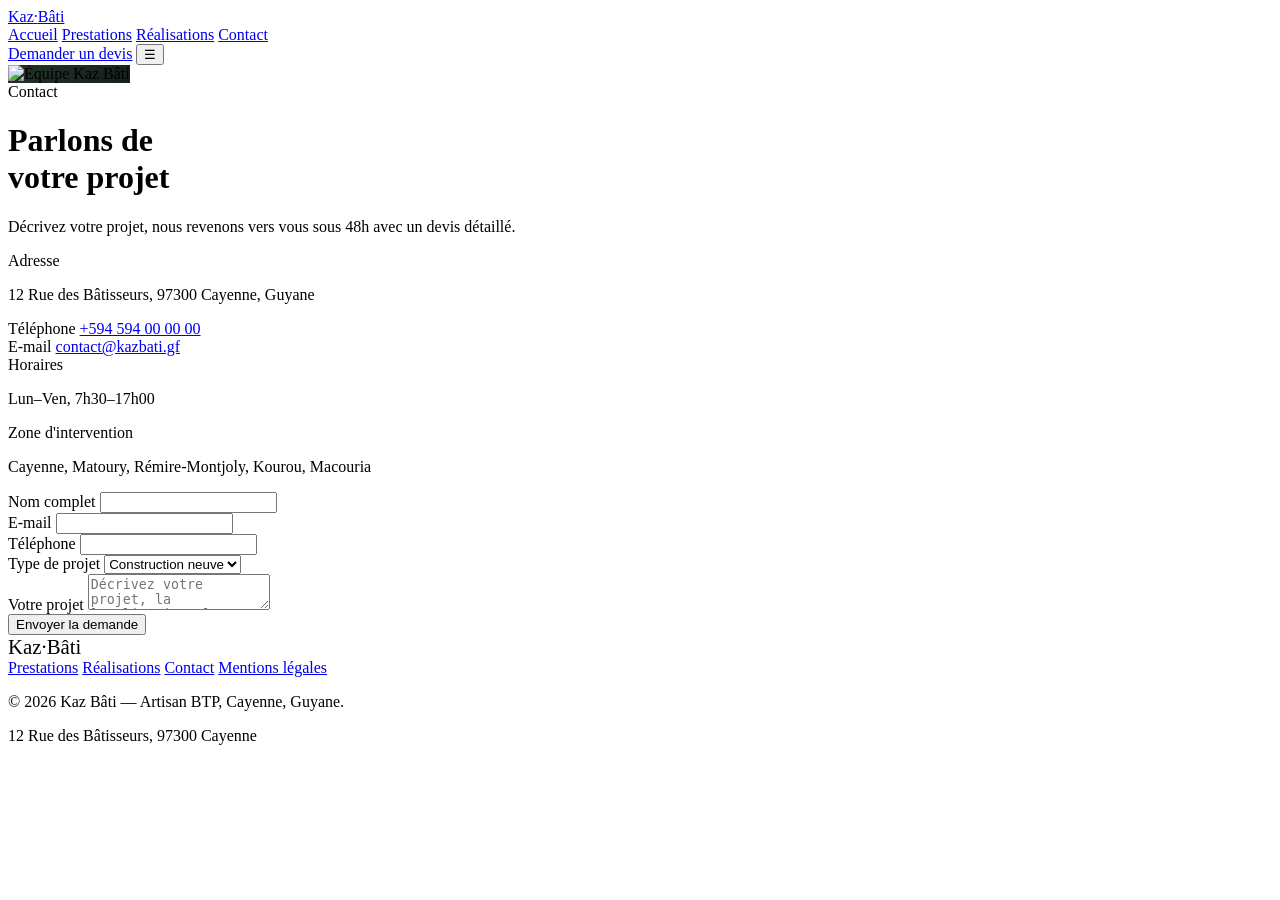
==== contact.html @ 04825432 "Add files via upload" ====
<!DOCTYPE html>
<html lang="fr">
<head>
<meta charset="UTF-8">
<meta name="viewport" content="width=device-width, initial-scale=1.0">
<title>Contact — Kaz Bâti</title>
<meta name="description" content="Contactez Kaz Bâti à Cayenne pour un devis gratuit sous 48h.">
<link rel="preconnect" href="https://fonts.googleapis.com">
<link rel="preconnect" href="https://fonts.gstatic.com" crossorigin>
<link href="https://fonts.googleapis.com/css2?family=Big+Shoulders+Display:wght@600;700;800&family=Work+Sans:wght@400;500;600&family=JetBrains+Mono:wght@400;600&display=swap" rel="stylesheet">
<link rel="stylesheet" href="css/style.css">
</head>
<body>

<header>
  <div class="wrap nav">
    <a href="index.html" class="logo">Kaz<span>·</span>Bâti</a>
    <nav class="nav-links">
      <a href="index.html">Accueil</a>
      <a href="prestations.html">Prestations</a>
      <a href="realisations.html">Réalisations</a>
      <a href="contact.html" class="active">Contact</a>
    </nav>
    <a href="contact.html" class="nav-cta">Demander un devis</a>
    <button class="menu-toggle" aria-label="Menu">☰</button>
  </div>
</header>

<div class="page-header-shell">
  <div class="page-header">
    <img class="page-header-media" src="images/contact-hero.jpg" alt="Équipe Kaz Bâti" onerror="this.style.background='linear-gradient(135deg,#22332a,#171f1a)'; this.removeAttribute('src');">
    <div class="page-header-scrim"></div>
    <div class="page-header-body">
      <span class="eyebrow">Contact</span>
      <h1>Parlons de<br>votre projet</h1>
      <p>Décrivez votre projet, nous revenons vers vous sous 48h avec un devis détaillé.</p>
    </div>
  </div>
</div>

<section class="contact">
  <div class="wrap contact-grid">
    <div>
      <div class="info-block">
        <span class="eyebrow">Adresse</span>
        <p>12 Rue des Bâtisseurs, 97300 Cayenne, Guyane</p>
      </div>
      <div class="info-block">
        <span class="eyebrow">Téléphone</span>
        <a href="tel:+594594000000">+594 594 00 00 00</a>
      </div>
      <div class="info-block">
        <span class="eyebrow">E-mail</span>
        <a href="mailto:contact@kazbati.gf">contact@kazbati.gf</a>
      </div>
      <div class="info-block">
        <span class="eyebrow">Horaires</span>
        <p>Lun–Ven, 7h30–17h00</p>
      </div>
      <div class="info-block">
        <span class="eyebrow">Zone d'intervention</span>
        <p>Cayenne, Matoury, Rémire-Montjoly, Kourou, Macouria</p>
      </div>
    </div>
    <form id="contact-form">
      <div class="field">
        <label for="name">Nom complet</label>
        <input id="name" name="name" type="text" required>
      </div>
      <div class="field">
        <label for="email">E-mail</label>
        <input id="email" name="email" type="email" required>
      </div>
      <div class="field">
        <label for="phone">Téléphone</label>
        <input id="phone" name="phone" type="tel">
      </div>
      <div class="field">
        <label for="service">Type de projet</label>
        <select id="service" name="service">
          <option>Construction neuve</option>
          <option>Rénovation</option>
          <option>Charpente / toiture</option>
          <option>Second œuvre</option>
          <option>Autre</option>
        </select>
      </div>
      <div class="field">
        <label for="project">Votre projet</label>
        <textarea id="project" name="project" required placeholder="Décrivez votre projet, la localisation, les délais souhaités..."></textarea>
      </div>
      <button type="submit" class="btn btn-primary">Envoyer la demande</button>
    </form>
  </div>
</section>

<footer>
  <div class="footer-inner">
    <div class="footer-top">
      <div class="logo" style="font-size:1.3rem;">Kaz<span>·</span>Bâti</div>
      <div class="footer-links">
        <a href="prestations.html">Prestations</a>
        <a href="realisations.html">Réalisations</a>
        <a href="contact.html">Contact</a>
        <a href="mentions-legales.html">Mentions légales</a>
      </div>
    </div>
    <div class="footer-bottom">
      <p>© 2026 Kaz Bâti — Artisan BTP, Cayenne, Guyane.</p>
      <p>12 Rue des Bâtisseurs, 97300 Cayenne</p>
    </div>
  </div>
</footer>

<script src="js/script.js"></script>
</body>
</html>
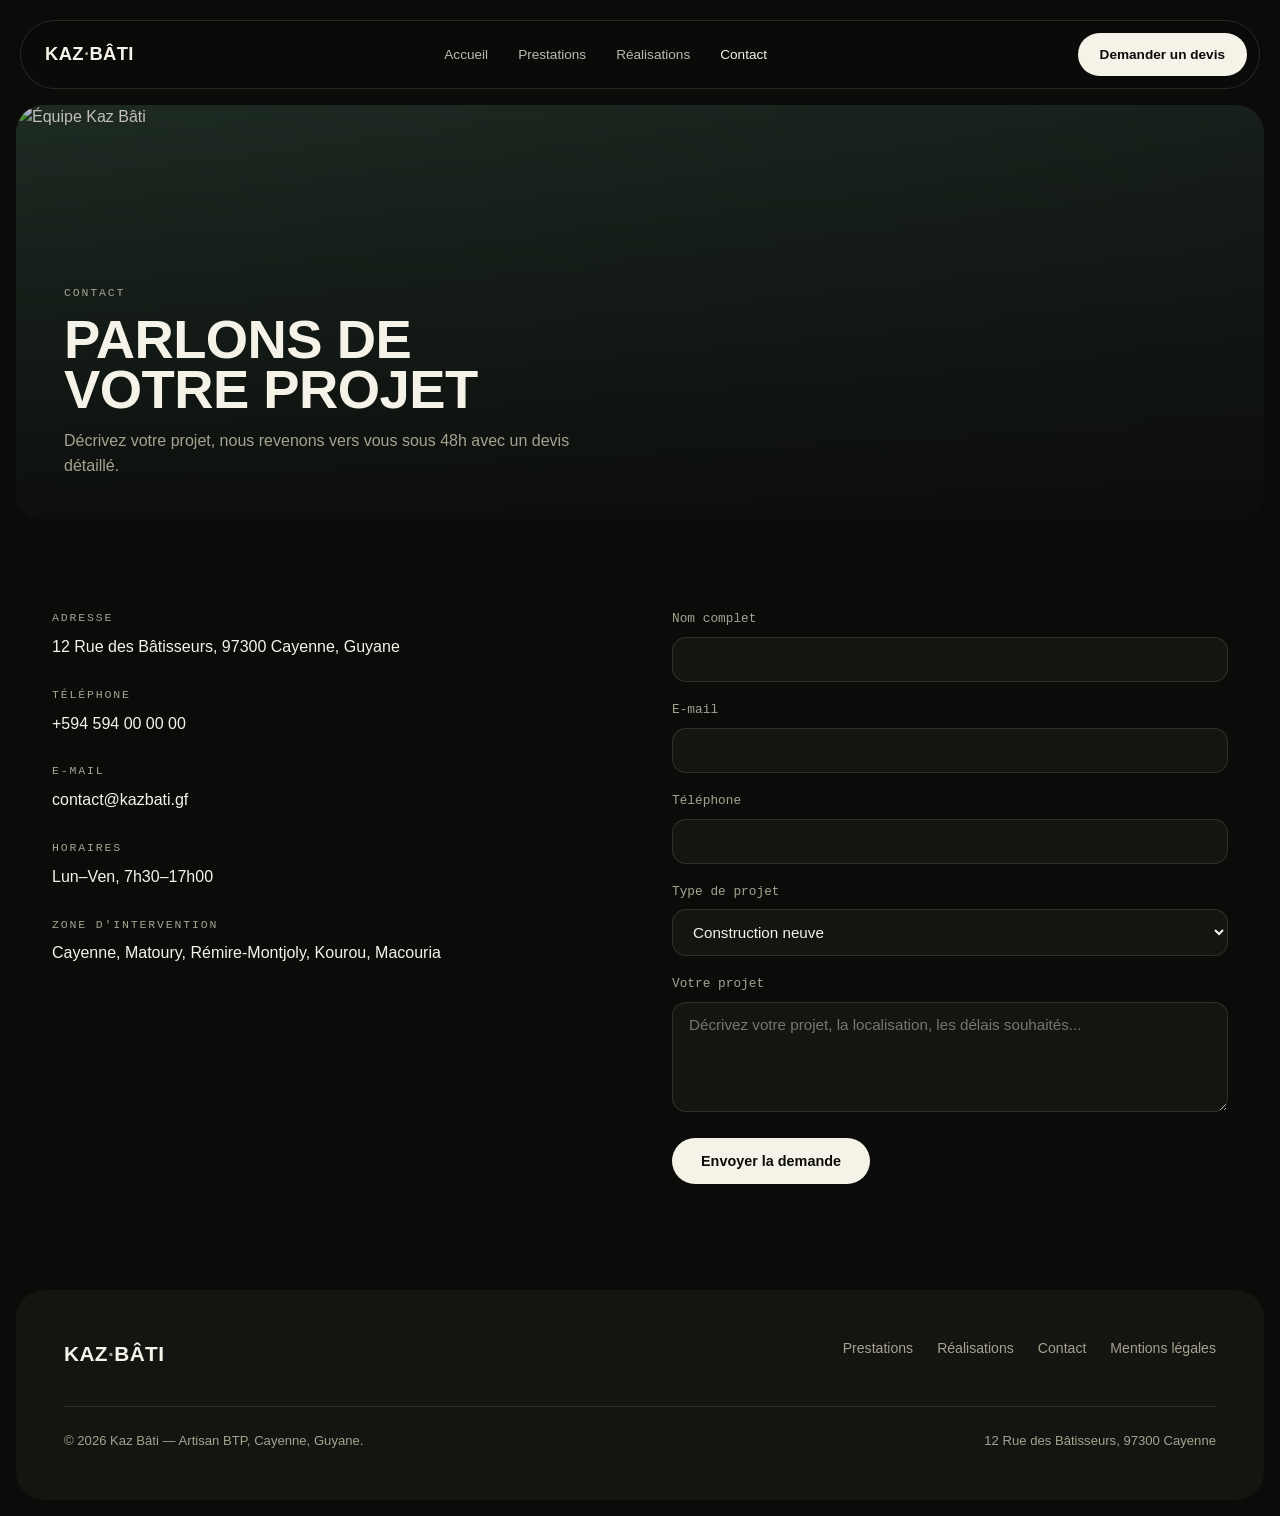
==== commit 68e2503b: "Add files via upload" ====
--- a/contact.html
+++ b/contact.html
@@ -8,7 +8,7 @@
 <link rel="preconnect" href="https://fonts.googleapis.com">
 <link rel="preconnect" href="https://fonts.gstatic.com" crossorigin>
 <link href="https://fonts.googleapis.com/css2?family=Big+Shoulders+Display:wght@600;700;800&family=Work+Sans:wght@400;500;600&family=JetBrains+Mono:wght@400;600&display=swap" rel="stylesheet">
-<link rel="stylesheet" href="css/style.css">
+<link rel="stylesheet" href="style.css">
 </head>
 <body>
 
@@ -112,6 +112,6 @@
   </div>
 </footer>
 
-<script src="js/script.js"></script>
+<script src="script.js"></script>
 </body>
 </html>
--- a/style.css
+++ b/style.css
@@ -0,0 +1,337 @@
+:root{
+  --bg:#0b0c0a;
+  --surface:#141510;
+  --surface-2:#1c1d17;
+  --text:#f5f2e8;
+  --text-dim:#a6a290;
+  --line:rgba(245,242,232,0.12);
+  --pill:#f5f2e8;
+  --pill-text:#0b0c0a;
+  --radius-lg:28px;
+  --radius-md:14px;
+  --font-display:'Big Shoulders Display', sans-serif;
+  --font-body:'Work Sans', sans-serif;
+  --font-mono:'JetBrains Mono', monospace;
+}
+
+*{margin:0;padding:0;box-sizing:border-box;}
+html{scroll-behavior:smooth;}
+body{
+  background:var(--bg);
+  color:var(--text);
+  font-family:var(--font-body);
+  line-height:1.55;
+  -webkit-font-smoothing:antialiased;
+}
+img{max-width:100%;display:block;}
+a{color:inherit;}
+ul{list-style:none;}
+:focus-visible{outline:2px solid var(--pill); outline-offset:3px;}
+
+.wrap{max-width:1240px;margin:0 auto;padding:0 32px;}
+
+h1,h2,h3{
+  font-family:var(--font-display);
+  font-weight:800;
+  letter-spacing:-0.01em;
+  text-transform:uppercase;
+  line-height:0.92;
+}
+
+.eyebrow{
+  font-family:var(--font-mono);
+  font-size:0.72rem;
+  letter-spacing:0.16em;
+  text-transform:uppercase;
+  color:var(--text-dim);
+}
+
+/* ---------- floating header ---------- */
+header{
+  position:sticky; top:0; z-index:60;
+  padding:20px 0 0;
+}
+.nav{
+  display:flex; align-items:center; justify-content:space-between;
+  background:rgba(11,12,10,0.55);
+  backdrop-filter:blur(14px);
+  border:1px solid var(--line);
+  border-radius:100px;
+  padding:12px 12px 12px 24px;
+}
+.logo{
+  font-family:var(--font-display);
+  font-size:1.15rem;
+  font-weight:800;
+  text-transform:uppercase;
+  letter-spacing:0.02em;
+  text-decoration:none;
+}
+.logo span{color:var(--text-dim);}
+.nav-links{display:flex; gap:30px; font-size:0.85rem; font-weight:500;}
+.nav-links a{text-decoration:none; opacity:0.75; transition:opacity .2s;}
+.nav-links a:hover, .nav-links a.active{opacity:1;}
+.nav-cta{
+  background:var(--pill);
+  color:var(--pill-text);
+  font-weight:600;
+  padding:11px 22px;
+  border-radius:100px;
+  text-decoration:none;
+  font-size:0.85rem;
+  white-space:nowrap;
+}
+.menu-toggle{display:none; background:none; border:none; color:var(--text); font-size:1.5rem; cursor:pointer;}
+
+/* ---------- generic pill buttons ---------- */
+.btn{
+  display:inline-block;
+  padding:14px 28px;
+  font-weight:600;
+  font-size:0.9rem;
+  text-decoration:none;
+  border-radius:100px;
+  transition:transform .15s ease, opacity .2s ease;
+  border:1px solid transparent;
+  cursor:pointer;
+}
+.btn:hover{transform:translateY(-2px);}
+.btn-primary{background:var(--pill); color:var(--pill-text);}
+.btn-secondary{background:transparent; color:var(--text); border:1px solid rgba(245,242,232,0.35);}
+
+/* ---------- hero (index) : full-bleed media card ---------- */
+.hero-shell{padding:16px 16px 0;}
+.hero{
+  position:relative;
+  border-radius:var(--radius-lg);
+  overflow:hidden;
+  min-height:88vh;
+  display:flex;
+  flex-direction:column;
+  justify-content:flex-end;
+  isolation:isolate;
+}
+.hero-media{
+  position:absolute; inset:0;
+  width:100%; height:100%;
+  object-fit:cover;
+  z-index:-2;
+}
+.hero-scrim{
+  position:absolute; inset:0;
+  background:linear-gradient(180deg, rgba(11,12,10,0.15) 0%, rgba(11,12,10,0.15) 45%, rgba(11,12,10,0.88) 100%),
+             linear-gradient(90deg, rgba(11,12,10,0.55) 0%, rgba(11,12,10,0) 55%);
+  z-index:-1;
+}
+.hero-body{padding:64px 56px 56px; max-width:640px;}
+.hero-body h1{font-size:clamp(2.8rem, 6vw, 5.2rem); margin:16px 0 20px;}
+.hero-body p{font-size:1.05rem; color:var(--text-dim); max-width:46ch; margin-bottom:32px;}
+.hero-actions{display:flex; gap:14px; flex-wrap:wrap;}
+.hero-dots{
+  position:absolute; bottom:28px; right:40px;
+  display:flex; gap:8px; align-items:center;
+}
+.hero-dots span{width:6px; height:6px; border-radius:50%; background:rgba(245,242,232,0.35);}
+.hero-dots span.active{width:22px; border-radius:4px; background:var(--pill);}
+
+/* ---------- page header (inner pages) ---------- */
+.page-header-shell{padding:16px 16px 0;}
+.page-header{
+  position:relative;
+  border-radius:var(--radius-lg);
+  overflow:hidden;
+  min-height:46vh;
+  display:flex;
+  flex-direction:column;
+  justify-content:flex-end;
+}
+.page-header-media{
+  position:absolute; inset:0; width:100%; height:100%; object-fit:cover; z-index:-2;
+}
+.page-header-scrim{
+  position:absolute; inset:0;
+  background:linear-gradient(180deg, rgba(11,12,10,0.2), rgba(11,12,10,0.9));
+  z-index:-1;
+}
+.page-header-body{padding:48px 48px 40px;}
+.page-header h1{font-size:clamp(2.2rem, 4.6vw, 3.4rem); margin-top:12px;}
+.page-header p{color:var(--text-dim); max-width:60ch; margin-top:14px; font-size:1rem;}
+
+/* ---------- section shell ---------- */
+section{padding:90px 0;}
+.section-head{max-width:620px; margin-bottom:52px;}
+.section-head h2{font-size:clamp(1.9rem, 3.4vw, 2.6rem); margin-top:10px;}
+.section-head p{color:var(--text-dim); margin-top:14px; font-size:1rem;}
+.section-head-row{display:flex; justify-content:space-between; align-items:flex-end; gap:24px; flex-wrap:wrap;}
+
+/* ---------- numbered service grid (signature) ---------- */
+.service-grid{
+  display:grid;
+  grid-template-columns:repeat(4, 1fr);
+  gap:20px;
+}
+.service-card{display:flex; flex-direction:column;}
+.service-media{
+  aspect-ratio:3/4;
+  border-radius:var(--radius-md);
+  margin-bottom:18px;
+  position:relative;
+  overflow:hidden;
+}
+.service-media img{width:100%; height:100%; object-fit:cover;}
+.service-num{
+  font-family:var(--font-display);
+  font-size:1.6rem;
+  color:var(--text);
+  margin-bottom:6px;
+}
+.service-card h3{font-size:1rem; text-transform:uppercase; letter-spacing:0.03em; margin-bottom:8px;}
+.service-card p{font-size:0.88rem; color:var(--text-dim);}
+
+/* prestations detail rows (full page) */
+.service-detail{
+  display:grid;
+  grid-template-columns:130px 1fr;
+  gap:30px;
+  padding:36px 0;
+  border-top:1px solid var(--line);
+}
+.service-detail:last-child{border-bottom:1px solid var(--line);}
+.service-detail .service-num{font-size:2rem;}
+.service-detail h3{font-size:1.5rem; margin-bottom:10px; text-transform:none;}
+.service-detail p{color:var(--text-dim); max-width:62ch;}
+
+/* ---------- specs / breakdown table (translated "house plan" motif) ---------- */
+.specs{
+  background:var(--surface);
+  border-radius:var(--radius-lg);
+  padding:56px;
+  display:grid;
+  grid-template-columns:1fr 1fr;
+  gap:48px;
+  align-items:center;
+}
+.specs-media{border-radius:var(--radius-md); overflow:hidden; aspect-ratio:4/3;}
+.specs-media img{width:100%; height:100%; object-fit:cover;}
+.specs-table-title{margin-bottom:22px;}
+.specs-row{
+  display:flex; justify-content:space-between;
+  padding:14px 0;
+  border-bottom:1px solid var(--line);
+  font-size:0.95rem;
+}
+.specs-row:last-child{border-bottom:none;}
+.specs-row span:last-child{font-family:var(--font-mono); color:var(--text-dim); font-size:0.88rem;}
+
+/* ---------- process ruler ---------- */
+.process-grid{
+  display:grid;
+  grid-template-columns:repeat(4,1fr);
+  gap:32px;
+  margin-top:20px;
+}
+.tick{border-top:1px solid var(--line); padding-top:22px;}
+.service-num{}
+.tick .service-num{font-size:1.6rem;}
+.tick h3{font-size:1.1rem; margin:8px 0 8px; text-transform:uppercase; letter-spacing:0.02em;}
+.tick p{font-size:0.88rem; color:var(--text-dim); max-width:28ch;}
+
+/* ---------- projects gallery ---------- */
+.project-grid{
+  display:grid;
+  grid-template-columns:repeat(3, 1fr);
+  gap:20px;
+}
+.project-card{
+  aspect-ratio:4/5;
+  border-radius:var(--radius-md);
+  position:relative;
+  overflow:hidden;
+  display:flex; align-items:flex-end;
+}
+.project-card img{position:absolute; inset:0; width:100%; height:100%; object-fit:cover; z-index:0;}
+.project-card::after{
+  content:'';
+  position:absolute; inset:0;
+  background:linear-gradient(180deg, rgba(11,12,10,0) 40%, rgba(11,12,10,0.85) 100%);
+  z-index:1;
+}
+.project-card-content{position:relative; z-index:2; padding:22px;}
+.project-card .cat{
+  font-family:var(--font-mono); font-size:0.7rem;
+  color:var(--text-dim);
+  text-transform:uppercase; letter-spacing:0.08em;
+  display:block; margin-bottom:6px;
+}
+.project-card .title{font-size:1rem; font-weight:600;}
+.p1{background:linear-gradient(135deg, #3a3025, #1e1b16);}
+.p2{background:linear-gradient(135deg, #22332a, #171f1a);}
+.p3{background:linear-gradient(135deg, #33251c, #1c1712);}
+.p4{background:linear-gradient(135deg, #2a2f36, #171a1e);}
+.p5{background:linear-gradient(135deg, #35291f, #1c1611);}
+.p6{background:linear-gradient(135deg, #253326, #151d16);}
+
+/* ---------- testimonials ---------- */
+.testi-grid{display:grid; grid-template-columns:repeat(3,1fr); gap:1px; background:var(--line); border:1px solid var(--line); border-radius:var(--radius-md); overflow:hidden;}
+.testi-card{background:var(--surface); padding:30px 26px;}
+.testi-card p{font-size:0.96rem; color:var(--text-dim); margin-bottom:18px;}
+.testi-name{font-family:var(--font-mono); font-size:0.8rem; color:var(--text);}
+
+/* ---------- contact ---------- */
+.contact-grid{display:grid; grid-template-columns:1fr 1fr; gap:64px; align-items:start;}
+.field{margin-bottom:18px;}
+.field label{display:block; font-size:0.8rem; margin-bottom:8px; color:var(--text-dim); font-family:var(--font-mono);}
+.field input, .field textarea, .field select{
+  width:100%;
+  background:var(--surface);
+  border:1px solid var(--line);
+  color:var(--text);
+  padding:13px 16px;
+  border-radius:var(--radius-md);
+  font-family:var(--font-body);
+  font-size:0.95rem;
+}
+.field textarea{resize:vertical; min-height:110px;}
+.info-block{margin-bottom:26px;}
+.info-block .eyebrow{display:block; margin-bottom:8px;}
+.info-block p, .info-block a{font-size:1rem; text-decoration:none;}
+
+/* ---------- legal page ---------- */
+.legal-block{max-width:760px; margin-bottom:34px;}
+.legal-block h2{font-size:1.2rem; text-transform:none; margin-bottom:12px; color:var(--text);}
+.legal-block p, .legal-block li{color:var(--text-dim); margin-bottom:10px; font-size:0.95rem;}
+.legal-block li{margin-left:20px; list-style:disc;}
+
+footer{
+  padding:16px;
+}
+.footer-inner{
+  background:var(--surface);
+  border-radius:var(--radius-lg);
+  padding:48px 48px;
+}
+.footer-top{display:flex; justify-content:space-between; align-items:flex-start; flex-wrap:wrap; gap:32px; margin-bottom:36px;}
+.footer-links{display:flex; gap:24px; font-size:0.88rem; flex-wrap:wrap;}
+.footer-links a{text-decoration:none; color:var(--text-dim);}
+.footer-links a:hover{color:var(--text);}
+.footer-bottom{display:flex; justify-content:space-between; flex-wrap:wrap; gap:12px; padding-top:24px; border-top:1px solid var(--line);}
+.footer-bottom p{font-size:0.82rem; color:var(--text-dim);}
+
+@media (max-width: 900px){
+  .nav-links{display:none;}
+  .menu-toggle{display:block;}
+  .hero-body{padding:48px 28px 40px;}
+  .service-grid{grid-template-columns:repeat(2,1fr);}
+  .process-grid{grid-template-columns:repeat(2,1fr); row-gap:30px;}
+  .project-grid{grid-template-columns:1fr;}
+  .testi-grid{grid-template-columns:1fr;}
+  .contact-grid{grid-template-columns:1fr;}
+  .service-detail{grid-template-columns:1fr;}
+  .specs{grid-template-columns:1fr; padding:32px;}
+  .footer-inner{padding:32px 24px;}
+}
+
+@media (prefers-reduced-motion: reduce){
+  html{scroll-behavior:auto;}
+  .btn{transition:none;}
+}
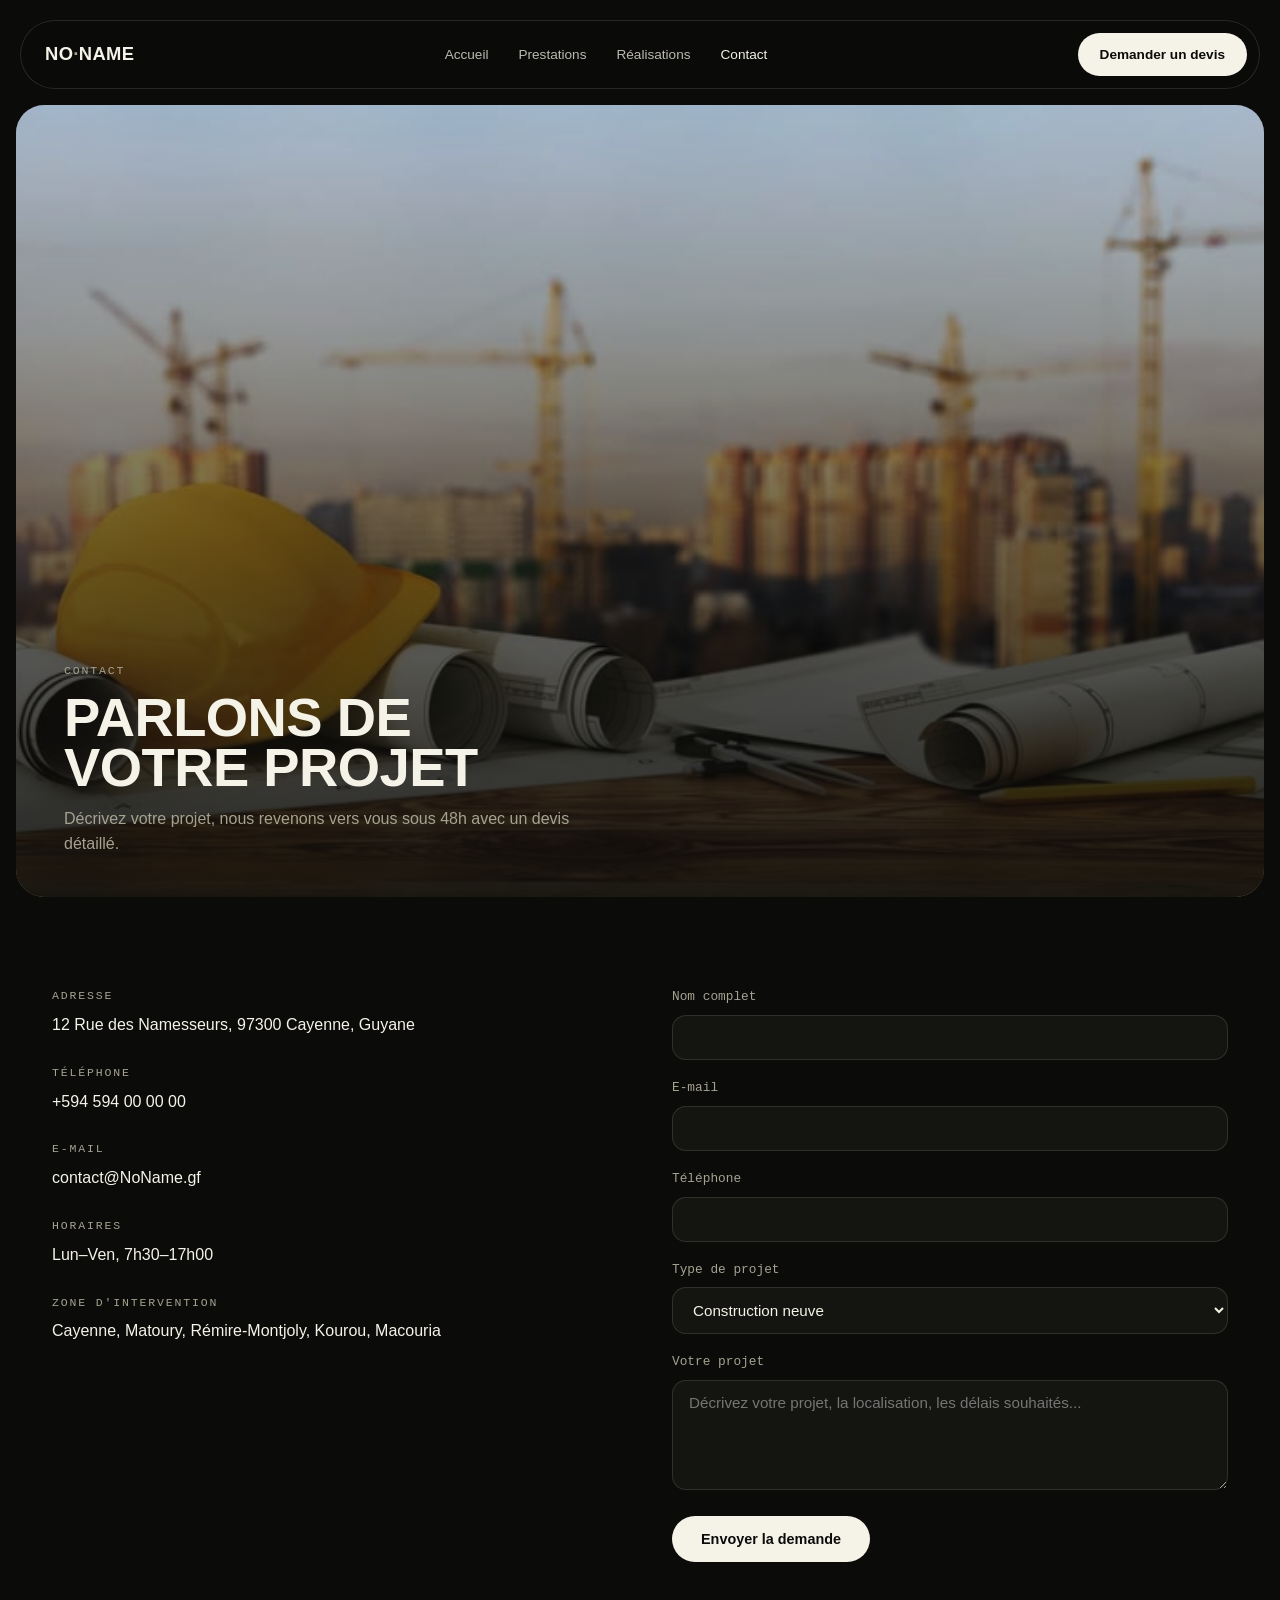
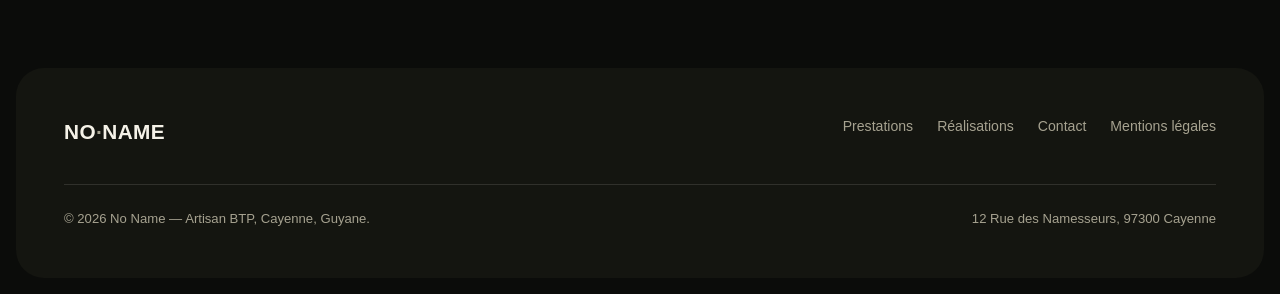
==== commit 26ac3db0: "contact.html" ====
--- a/contact.html
+++ b/contact.html
@@ -3,8 +3,8 @@
 <head>
 <meta charset="UTF-8">
 <meta name="viewport" content="width=device-width, initial-scale=1.0">
-<title>Contact — Kaz Bâti</title>
-<meta name="description" content="Contactez Kaz Bâti à Cayenne pour un devis gratuit sous 48h.">
+<title>Contact — No Name</title>
+<meta name="description" content="Contactez No Name à Cayenne pour un devis gratuit sous 48h.">
 <link rel="preconnect" href="https://fonts.googleapis.com">
 <link rel="preconnect" href="https://fonts.gstatic.com" crossorigin>
 <link href="https://fonts.googleapis.com/css2?family=Big+Shoulders+Display:wght@600;700;800&family=Work+Sans:wght@400;500;600&family=JetBrains+Mono:wght@400;600&display=swap" rel="stylesheet">
@@ -14,7 +14,7 @@
 
 <header>
   <div class="wrap nav">
-    <a href="index.html" class="logo">Kaz<span>·</span>Bâti</a>
+    <a href="index.html" class="logo">No<span>·</span>Name</a>
     <nav class="nav-links">
       <a href="index.html">Accueil</a>
       <a href="prestations.html">Prestations</a>
@@ -28,7 +28,7 @@
 
 <div class="page-header-shell">
   <div class="page-header">
-    <img class="page-header-media" src="images/contact-hero.jpg" alt="Équipe Kaz Bâti" onerror="this.style.background='linear-gradient(135deg,#22332a,#171f1a)'; this.removeAttribute('src');">
+    <img class="page-header-media" src="contact-hero.jpg" alt="Équipe No Name" onerror="this.style.background='linear-gradient(135deg,#22332a,#171f1a)'; this.removeAttribute('src');">
     <div class="page-header-scrim"></div>
     <div class="page-header-body">
       <span class="eyebrow">Contact</span>
@@ -43,7 +43,7 @@
     <div>
       <div class="info-block">
         <span class="eyebrow">Adresse</span>
-        <p>12 Rue des Bâtisseurs, 97300 Cayenne, Guyane</p>
+        <p>12 Rue des Namesseurs, 97300 Cayenne, Guyane</p>
       </div>
       <div class="info-block">
         <span class="eyebrow">Téléphone</span>
@@ -51,7 +51,7 @@
       </div>
       <div class="info-block">
         <span class="eyebrow">E-mail</span>
-        <a href="mailto:contact@kazbati.gf">contact@kazbati.gf</a>
+        <a href="mailto:contact@NoName.gf">contact@NoName.gf</a>
       </div>
       <div class="info-block">
         <span class="eyebrow">Horaires</span>
@@ -97,7 +97,7 @@
 <footer>
   <div class="footer-inner">
     <div class="footer-top">
-      <div class="logo" style="font-size:1.3rem;">Kaz<span>·</span>Bâti</div>
+      <div class="logo" style="font-size:1.3rem;">No<span>·</span>Name</div>
       <div class="footer-links">
         <a href="prestations.html">Prestations</a>
         <a href="realisations.html">Réalisations</a>
@@ -106,8 +106,8 @@
       </div>
     </div>
     <div class="footer-bottom">
-      <p>© 2026 Kaz Bâti — Artisan BTP, Cayenne, Guyane.</p>
-      <p>12 Rue des Bâtisseurs, 97300 Cayenne</p>
+      <p>© 2026 No Name — Artisan BTP, Cayenne, Guyane.</p>
+      <p>12 Rue des Namesseurs, 97300 Cayenne</p>
     </div>
   </div>
 </footer>
--- a/style.css
+++ b/style.css
@@ -140,7 +140,7 @@
   position:relative;
   border-radius:var(--radius-lg);
   overflow:hidden;
-  min-height:46vh;
+  min-height:88vh;
   display:flex;
   flex-direction:column;
   justify-content:flex-end;
